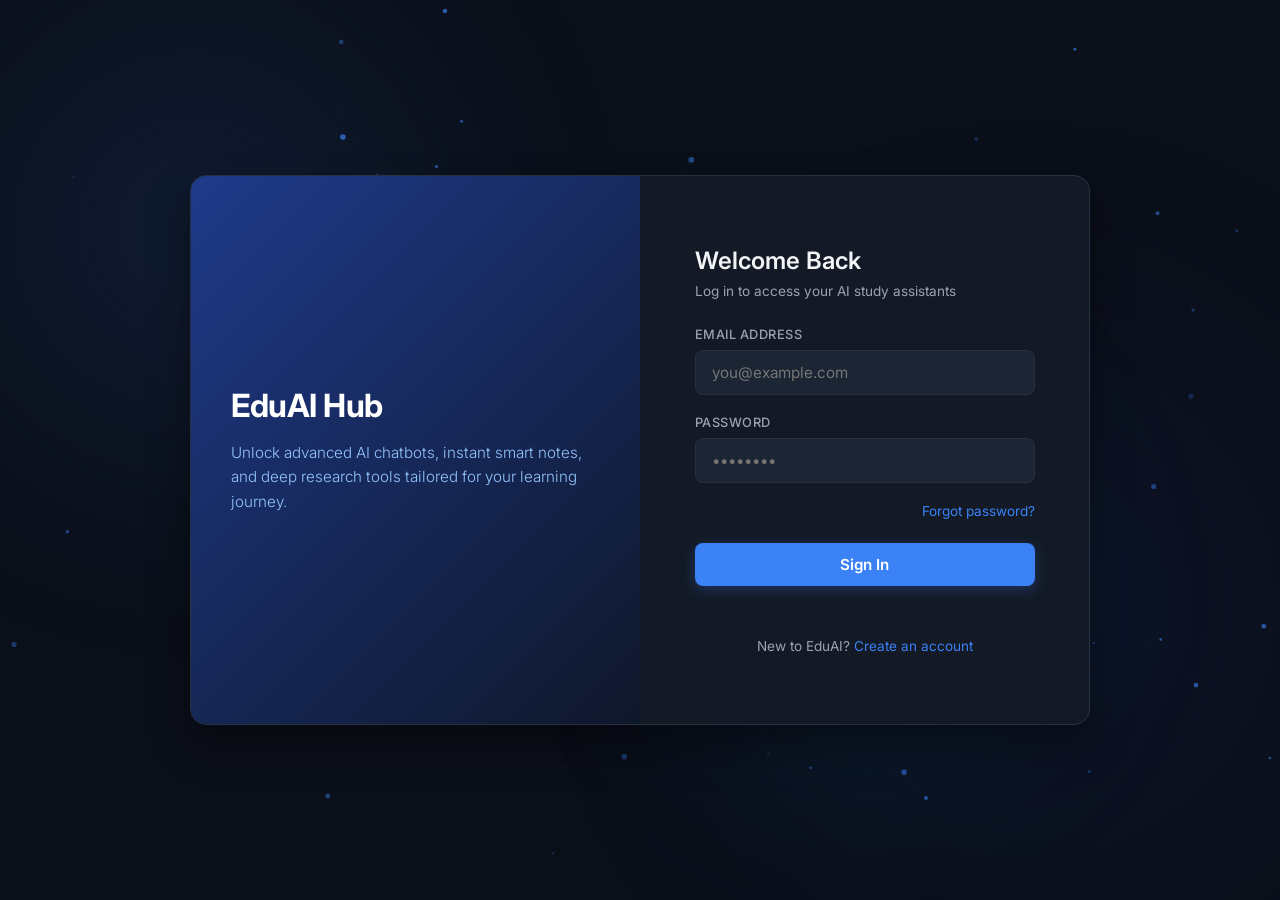
==== frontend_ed_tech/index.html @ 7c870221 "add frontend files" ====
<!DOCTYPE html>
<html lang="en">

<head>
    <meta charset="UTF-8">
    <meta name="viewport" content="width=device-width, initial-scale=1.0">
    <title>EduAI Hub - Authentication</title>
    <link rel="stylesheet" href="style.css">
    <link href="https://fonts.googleapis.com/css2?family=Inter:wght@300;400;500;600;700&display=swap" rel="stylesheet">
</head>

<body>
    <!-- Animated particle network background -->
    <canvas id="particle-canvas" aria-hidden="true"></canvas>

    <div class="bg-glowing-orbs">
        <div class="orb orb-1"></div>
        <div class="orb orb-2"></div>
        <div class="orb orb-3"></div>
    </div>

    <!-- Floating geometric shapes -->
    <div class="floating-shapes" aria-hidden="true">
        <div class="shape shape-1"></div>
        <div class="shape shape-2"></div>
        <div class="shape shape-3"></div>
        <div class="shape shape-4"></div>
        <div class="shape shape-5"></div>
    </div>

    <div class="auth-container">
        <div class="brand-sidebar">
            <div class="brand-content">
                <h2>EduAI Hub</h2>
                <p>Unlock advanced AI chatbots, instant smart notes, and deep research tools tailored for your learning
                    journey.</p>
            </div>
            <div class="brand-overlay"></div>
        </div>

        <div class="form-box">
            <form id="login-form" class="auth-form active">
                <h2>Welcome Back</h2>
                <p class="subtitle">Log in to access your AI study assistants</p>



                <div class="input-group">
                    <label for="login-email">Email Address</label>
                    <input type="email" id="login-email" required placeholder="you@example.com">
                </div>

                <div class="input-group">
                    <label for="login-password">Password</label>
                    <input type="password" id="login-password" required placeholder="••••••••">
                </div>

                <div class="form-actions">
                    <a href="#" class="forgot-link">Forgot password?</a>
                </div>

                <button type="submit" class="btn-primary">Sign In</button>

                <p class="toggle-text">New to EduAI? <a href="#" id="to-register">Create an account</a></p>
            </form>

            <form id="register-form" class="auth-form">
                <h2>Create Account</h2>
                <p class="subtitle">Start researching and learning smarter today</p>



                <div class="input-group">
                    <label for="reg-email">Email Address</label>
                    <input type="email" id="reg-email" required placeholder="you@example.com">
                </div>

                <div class="input-group">
                    <label for="reg-password">Password</label>
                    <input type="password" id="reg-password" required placeholder="Minimum 6 characters">
                </div>

                <button type="submit" class="btn-primary">Get Started</button>

                <p class="toggle-text">Already have an account? <a href="#" id="to-login">Sign in</a></p>
            </form>
        </div>
    </div>

    <script src="script.js"></script>

    <!-- Particle Network Animation -->
    <script>
    (function() {
        const canvas = document.getElementById('particle-canvas');
        if (!canvas) return;
        const ctx = canvas.getContext('2d');

        let w, h, particles;
        const PARTICLE_COUNT = 60;
        const CONNECTION_DIST = 140;
        const MOUSE_DIST = 180;
        let mouse = { x: -1000, y: -1000 };

        function resize() {
            w = canvas.width = window.innerWidth;
            h = canvas.height = window.innerHeight;
        }

        function createParticles() {
            particles = [];
            for (let i = 0; i < PARTICLE_COUNT; i++) {
                particles.push({
                    x: Math.random() * w,
                    y: Math.random() * h,
                    vx: (Math.random() - 0.5) * 0.4,
                    vy: (Math.random() - 0.5) * 0.4,
                    r: Math.random() * 2 + 1,
                    alpha: Math.random() * 0.5 + 0.2
                });
            }
        }

        function draw() {
            ctx.clearRect(0, 0, w, h);

            for (let i = 0; i < particles.length; i++) {
                for (let j = i + 1; j < particles.length; j++) {
                    const dx = particles[i].x - particles[j].x;
                    const dy = particles[i].y - particles[j].y;
                    const dist = Math.sqrt(dx * dx + dy * dy);
                    if (dist < CONNECTION_DIST) {
                        const alpha = (1 - dist / CONNECTION_DIST) * 0.15;
                        ctx.beginPath();
                        ctx.moveTo(particles[i].x, particles[i].y);
                        ctx.lineTo(particles[j].x, particles[j].y);
                        ctx.strokeStyle = `rgba(59, 130, 246, ${alpha})`;
                        ctx.lineWidth = 0.6;
                        ctx.stroke();
                    }
                }
            }

            for (const p of particles) {
                const mdx = p.x - mouse.x;
                const mdy = p.y - mouse.y;
                const mDist = Math.sqrt(mdx * mdx + mdy * mdy);
                if (mDist < MOUSE_DIST && mDist > 0) {
                    const force = (MOUSE_DIST - mDist) / MOUSE_DIST * 0.02;
                    p.vx += (mdx / mDist) * force;
                    p.vy += (mdy / mDist) * force;
                }

                p.x += p.vx;
                p.y += p.vy;
                p.vx *= 0.999;
                p.vy *= 0.999;

                if (p.x < 0) p.x = w;
                if (p.x > w) p.x = 0;
                if (p.y < 0) p.y = h;
                if (p.y > h) p.y = 0;

                ctx.beginPath();
                ctx.arc(p.x, p.y, p.r, 0, Math.PI * 2);
                ctx.fillStyle = `rgba(59, 130, 246, ${p.alpha})`;
                ctx.fill();
            }

            requestAnimationFrame(draw);
        }

        window.addEventListener('resize', () => { resize(); createParticles(); });
        document.addEventListener('mousemove', (e) => { mouse.x = e.clientX; mouse.y = e.clientY; });
        document.addEventListener('mouseleave', () => { mouse.x = -1000; mouse.y = -1000; });

        resize();
        createParticles();
        draw();
    })();
    </script>
</body>

</html>
---- frontend_ed_tech/style.css ----
/* ====================================
   EduAI Hub - Login / Register Styles
   ==================================== */

* {
    margin: 0;
    padding: 0;
    box-sizing: border-box;
    font-family: 'Inter', sans-serif;
}

:root {
    --bg-color: #0b0f19;
    --card-bg: #131a26;
    --input-bg: #1c2533;
    --text-main: #f3f4f6;
    --text-muted: #9ca3af;
    --accent: #3b82f6;
    --accent-hover: #2563eb;
    --border: #263143;
}

body {
    background-color: var(--bg-color);
    color: var(--text-main);
    min-height: 100vh;
    display: flex;
    justify-content: center;
    align-items: center;
    padding: 20px;
}

/* Auth Container */
.auth-container {
    background-color: var(--card-bg);
    border: 1px solid var(--border);
    border-radius: 16px;
    width: 100%;
    max-width: 900px;
    min-height: 550px;
    display: grid;
    grid-template-columns: 1fr 1fr;
    overflow: hidden;
    box-shadow: 0 20px 40px rgba(0, 0, 0, 0.4);
}

/* Brand Sidebar */
.brand-sidebar {
    background: linear-gradient(135deg, #1e3a8a 0%, #0f172a 100%);
    padding: 40px;
    display: flex;
    align-items: center;
    position: relative;
}

.brand-content {
    position: relative;
    z-index: 2;
}

.brand-content h2 {
    font-size: 2rem;
    font-weight: 700;
    margin-bottom: 16px;
    letter-spacing: -0.5px;
    color: #fff;
}

.brand-content p {
    color: #93c5fd;
    line-height: 1.6;
    font-size: 0.95rem;
    font-weight: 300;
}

/* Form Box */
.form-box {
    padding: 40px;
    position: relative;
    display: flex;
    align-items: center;
    justify-content: center;
}

.auth-form {
    width: 100%;
    max-width: 340px;
    display: none;
    opacity: 0;
    transform: translateY(10px);
    transition: opacity 0.3s ease, transform 0.3s ease;
}

.auth-form.active {
    display: block;
    opacity: 1;
    transform: translateY(0);
}

.auth-form h2 {
    font-size: 1.5rem;
    font-weight: 600;
    margin-bottom: 8px;
}

.subtitle {
    color: var(--text-muted);
    font-size: 0.85rem;
    margin-bottom: 28px;
}

/* Inputs & Labels */
.input-group {
    margin-bottom: 20px;
}

.input-group label {
    display: block;
    font-size: 0.8rem;
    font-weight: 500;
    margin-bottom: 8px;
    color: var(--text-muted);
    text-transform: uppercase;
    letter-spacing: 0.5px;
}

.input-group input {
    width: 100%;
    padding: 12px 16px;
    background-color: var(--input-bg);
    border: 1px solid var(--border);
    border-radius: 8px;
    color: var(--text-main);
    font-size: 0.95rem;
    transition: all 0.2s ease;
}

.input-group input:focus {
    outline: none;
    border-color: var(--accent);
    box-shadow: 0 0 0 3px rgba(59, 130, 246, 0.15);
}

/* Actions & Buttons */
.form-actions {
    display: flex;
    justify-content: flex-end;
    margin-bottom: 24px;
}

.forgot-link,
.toggle-text a {
    color: var(--accent);
    text-decoration: none;
    font-size: 0.85rem;
    transition: color 0.2s ease;
}

.forgot-link:hover,
.toggle-text a:hover {
    color: var(--accent-hover);
    text-decoration: underline;
}

.btn-primary {
    width: 100%;
    padding: 12px;
    background-color: var(--accent);
    color: white;
    border: none;
    border-radius: 8px;
    font-size: 0.95rem;
    font-weight: 600;
    cursor: pointer;
    transition: background-color 0.2s ease, transform 0.2s ease, box-shadow 0.2s ease;
    margin-bottom: 24px;
    box-shadow: 0 4px 14px rgba(59, 130, 246, 0.25);
}

.btn-primary:hover:not(:disabled) {
    background-color: var(--accent-hover);
    transform: translateY(-2px);
    box-shadow: 0 6px 20px rgba(59, 130, 246, 0.35);
}

.btn-primary:active:not(:disabled) {
    transform: translateY(0);
}

.btn-primary:disabled {
    cursor: not-allowed;
    opacity: 0.7;
}

.btn-primary:focus-visible {
    outline: 2px solid var(--accent);
    outline-offset: 2px;
}

.info-banner {
    background-color: rgba(59, 130, 246, 0.1);
    border: 1px solid rgba(59, 130, 246, 0.2);
    color: #93c5fd;
    padding: 12px 14px;
    border-radius: 8px;
    font-size: 0.85rem;
    line-height: 1.5;
    margin-bottom: 20px;
    display: flex;
    align-items: flex-start;
    gap: 10px;
    animation: fadeIn 0.4s ease;
}

.info-banner svg {
    flex-shrink: 0;
    width: 18px;
    height: 18px;
    color: #60a5fa;
    margin-top: 2px;
}

@keyframes fadeIn {
    from { opacity: 0; transform: translateY(-5px); }
    to { opacity: 1; transform: translateY(0); }
}

.auth-message {
    min-height: 20px;
    margin: -8px 0 16px;
    font-size: 0.85rem;
    line-height: 1.4;
    text-align: center;
}

.auth-message.success {
    color: #34d399;
}

.auth-message.error {
    color: #f87171;
}

.toggle-text {
    text-align: center;
    font-size: 0.85rem;
    color: var(--text-muted);
}

/* Responsive */
@media (max-width: 768px) {
    .auth-container {
        grid-template-columns: 1fr;
        max-width: 450px;
    }

    .brand-sidebar {
        display: none;
    }

    .form-box {
        padding: 40px 24px;
    }
}

/* Background Glowing Orbs Animation */
.bg-glowing-orbs {
    position: fixed;
    top: 0;
    left: 0;
    width: 100vw;
    height: 100vh;
    overflow: hidden;
    z-index: -1;
    pointer-events: none;
}

.orb {
    position: absolute;
    border-radius: 50%;
    filter: blur(120px);
    opacity: 0.18;
    will-change: transform;
}

.orb-1 {
    top: -10%; left: -10%;
    width: 50vw; height: 50vw;
    background: radial-gradient(circle, var(--accent) 0%, transparent 70%);
    animation: float-orb-1 25s infinite alternate ease-in-out;
}

.orb-2 {
    bottom: -10%; right: -10%;
    width: 60vw; height: 60vw;
    background: radial-gradient(circle, #1e3a8a 0%, transparent 70%);
    animation: float-orb-2 30s infinite alternate ease-in-out;
}

.orb-3 {
    top: 40%; left: 50%;
    width: 35vw; height: 35vw;
    background: radial-gradient(circle, #0ea5e9 0%, transparent 70%);
    animation: float-orb-3 22s infinite alternate ease-in-out;
}

@keyframes float-orb-1 {
    0% { transform: translate(0, 0) scale(1); }
    100% { transform: translate(8%, 12%) scale(1.08); }
}

@keyframes float-orb-2 {
    0% { transform: translate(0, 0) scale(1); }
    100% { transform: translate(-12%, -8%) scale(1.05); }
}

@keyframes float-orb-3 {
    0% { transform: translate(0, 0) scale(1); }
    100% { transform: translate(-8%, 8%) scale(0.92); }
}

/* ========== Particle Canvas ========== */
#particle-canvas {
    position: fixed;
    top: 0;
    left: 0;
    width: 100vw;
    height: 100vh;
    z-index: -2;
    pointer-events: none;
}

/* ========== Floating Geometric Shapes ========== */
.floating-shapes {
    position: fixed;
    top: 0;
    left: 0;
    width: 100vw;
    height: 100vh;
    z-index: -1;
    pointer-events: none;
    overflow: hidden;
}

.shape {
    position: absolute;
    border-radius: 50%;
    opacity: 0;
    animation: floatShape 18s infinite ease-in-out;
}

.shape-1 {
    width: 8px; height: 8px;
    background: var(--accent);
    top: 15%; left: 8%;
    animation-delay: 0s;
    animation-duration: 20s;
}

.shape-2 {
    width: 6px; height: 6px;
    background: #60a5fa;
    top: 70%; left: 85%;
    animation-delay: 3s;
    animation-duration: 16s;
}

.shape-3 {
    width: 10px; height: 10px;
    border: 1px solid rgba(59, 130, 246, 0.4);
    background: transparent;
    top: 35%; left: 90%;
    animation-delay: 6s;
    animation-duration: 22s;
}

.shape-4 {
    width: 5px; height: 5px;
    background: #93c5fd;
    top: 80%; left: 15%;
    animation-delay: 2s;
    animation-duration: 18s;
}

.shape-5 {
    width: 7px; height: 7px;
    border: 1px solid rgba(59, 130, 246, 0.3);
    background: transparent;
    top: 25%; left: 55%;
    animation-delay: 8s;
    animation-duration: 24s;
}

@keyframes floatShape {
    0% {
        opacity: 0;
        transform: translateY(0) scale(0.8);
    }
    15% {
        opacity: 0.6;
    }
    50% {
        opacity: 0.4;
        transform: translateY(-40px) scale(1.1);
    }
    85% {
        opacity: 0.6;
    }
    100% {
        opacity: 0;
        transform: translateY(0) scale(0.8);
    }
}
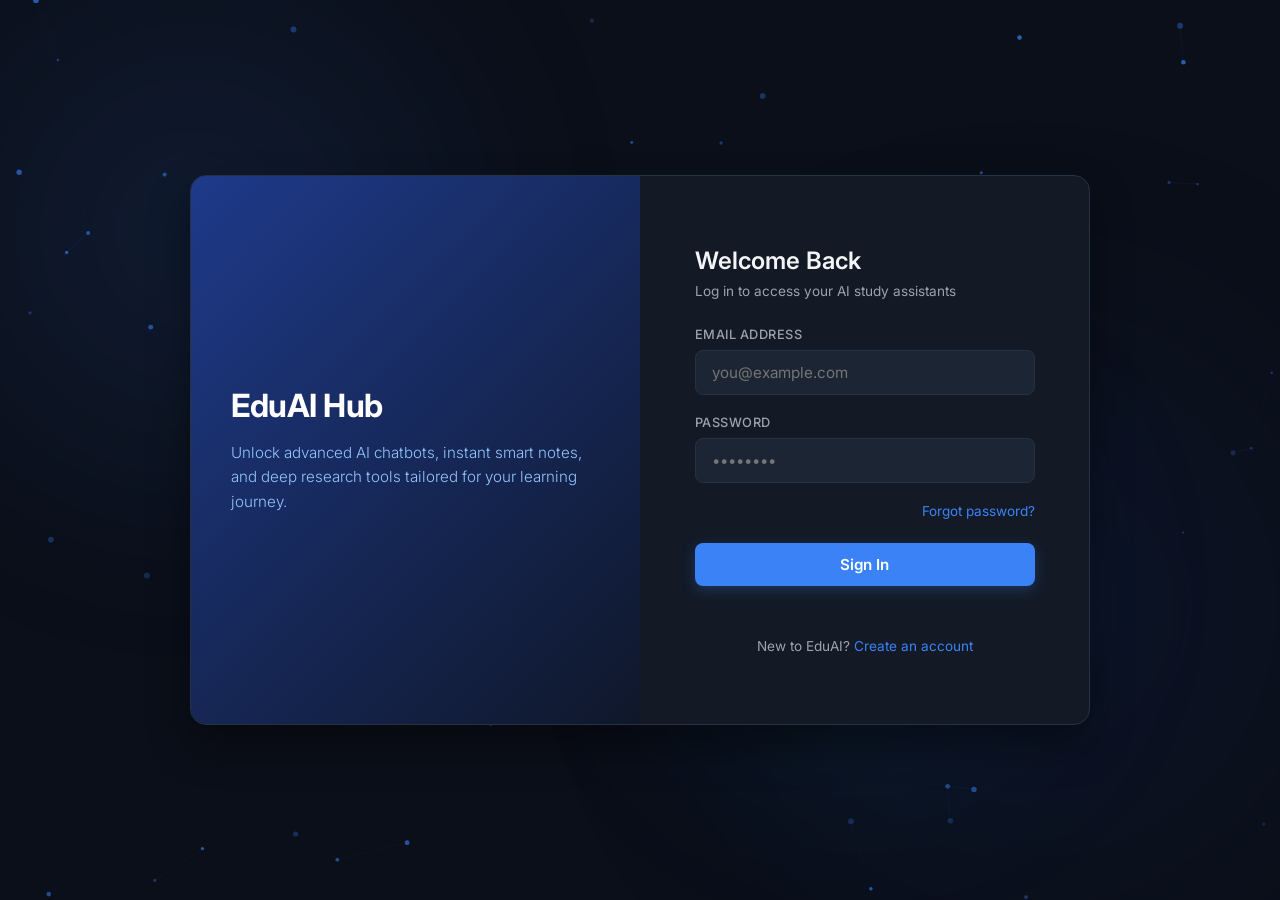
==== commit 15597e51: "add profile page" ====
--- a/frontend_ed_tech/index.html
+++ b/frontend_ed_tech/index.html
@@ -5,7 +5,8 @@
     <meta charset="UTF-8">
     <meta name="viewport" content="width=device-width, initial-scale=1.0">
     <title>EduAI Hub - Authentication</title>
-    <link rel="stylesheet" href="style.css">
+    <link rel="icon" type="image/png" href="/favicon.png">
+    <link rel="stylesheet" href="style.css?v=1.2">
     <link href="https://fonts.googleapis.com/css2?family=Inter:wght@300;400;500;600;700&display=swap" rel="stylesheet">
 </head>
 
@@ -78,6 +79,11 @@
                 <div class="input-group">
                     <label for="reg-password">Password</label>
                     <input type="password" id="reg-password" required placeholder="Minimum 6 characters">
+                </div>
+
+                <div class="input-group">
+                    <label for="reg-confirm-password">Confirm Password</label>
+                    <input type="password" id="reg-confirm-password" required placeholder="Confirm your password">
                 </div>
 
                 <button type="submit" class="btn-primary">Get Started</button>
--- a/frontend_ed_tech/style.css
+++ b/frontend_ed_tech/style.css
@@ -140,6 +140,7 @@
     border-color: var(--accent);
     box-shadow: 0 0 0 3px rgba(59, 130, 246, 0.15);
 }
+
 
 /* Actions & Buttons */
 .form-actions {
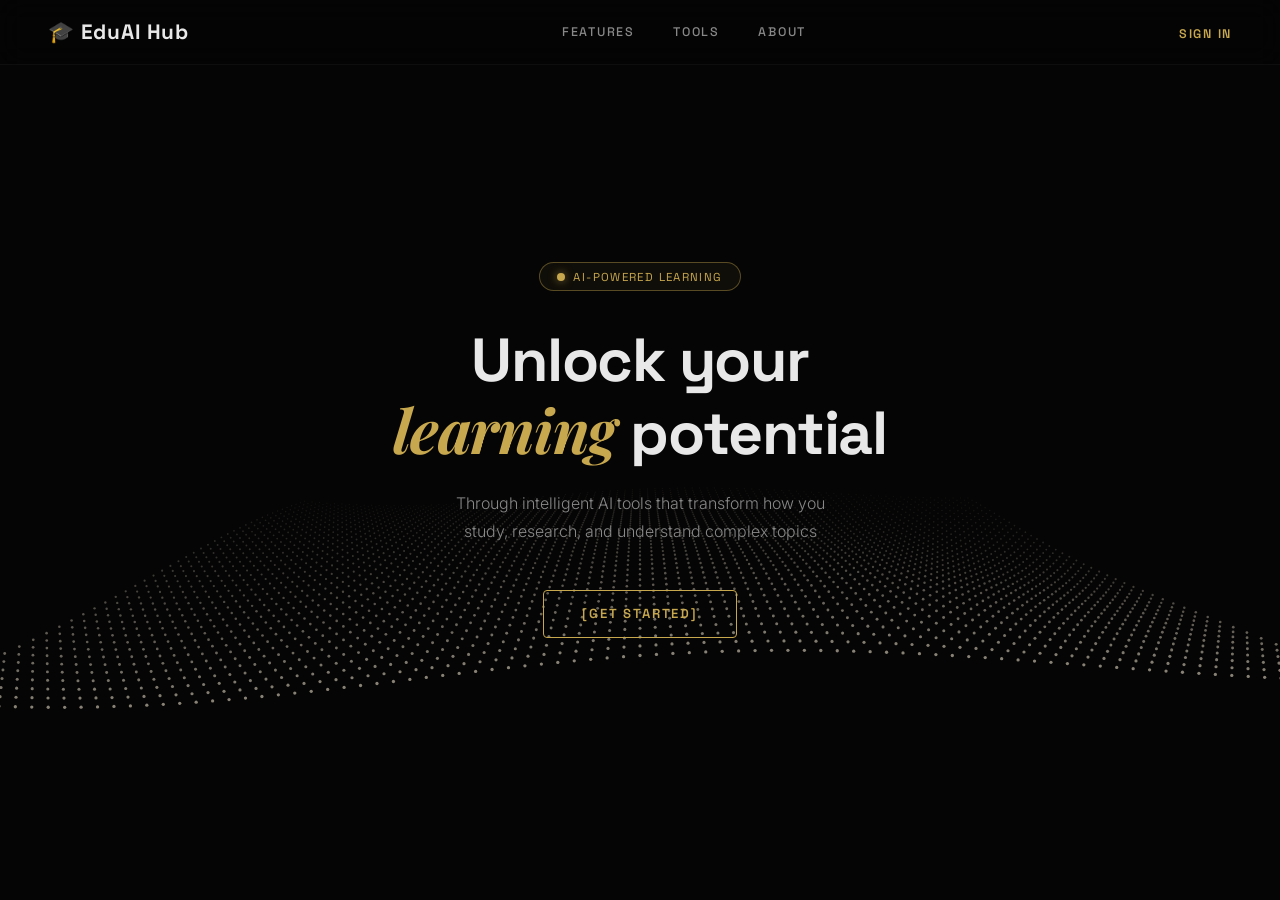
==== commit 2468d58d: "changed UI significantly" ====
--- a/frontend_ed_tech/index.html
+++ b/frontend_ed_tech/index.html
@@ -4,187 +4,206 @@
 <head>
     <meta charset="UTF-8">
     <meta name="viewport" content="width=device-width, initial-scale=1.0">
-    <title>EduAI Hub - Authentication</title>
+    <title>EduAI Hub — AI-Powered Learning Platform</title>
     <link rel="icon" type="image/png" href="/favicon.png">
-    <link rel="stylesheet" href="style.css?v=1.2">
-    <link href="https://fonts.googleapis.com/css2?family=Inter:wght@300;400;500;600;700&display=swap" rel="stylesheet">
+    <link rel="stylesheet" href="style.css?v=2.0">
+    <link href="https://fonts.googleapis.com/css2?family=Space+Grotesk:wght@300;400;500;600;700&family=Inter:wght@300;400;500;600;700&family=Playfair+Display:ital@0;1&display=swap" rel="stylesheet">
 </head>
 
 <body>
-    <!-- Animated particle network background -->
+    <!-- Particle wave canvas background -->
     <canvas id="particle-canvas" aria-hidden="true"></canvas>
 
-    <div class="bg-glowing-orbs">
-        <div class="orb orb-1"></div>
-        <div class="orb orb-2"></div>
-        <div class="orb orb-3"></div>
+    <!-- ===================== LANDING VIEW ===================== -->
+    <div id="landing-view" class="view active">
+        <!-- Navigation -->
+        <nav class="top-nav">
+            <div class="nav-left">
+                <a href="#" class="nav-logo">🎓 EduAI Hub</a>
+            </div>
+            <div class="nav-center">
+                <a href="#" class="nav-link">FEATURES</a>
+                <a href="#" class="nav-link">TOOLS</a>
+                <a href="#" class="nav-link">ABOUT</a>
+            </div>
+            <div class="nav-right">
+                <a href="#" class="nav-signin" id="nav-signin-btn">SIGN IN</a>
+            </div>
+        </nav>
+
+        <!-- Hero Section -->
+        <section class="hero">
+            <div class="hero-badge">
+                <span class="badge-dot"></span>
+                <span class="badge-text">AI-POWERED LEARNING</span>
+            </div>
+            <h1 class="hero-heading">
+                Unlock your<br>
+                <em>learning</em> potential
+            </h1>
+            <p class="hero-subtitle">
+                Through intelligent AI tools that transform how you<br>
+                study, research, and understand complex topics
+            </p>
+            <button class="hero-cta" id="hero-get-started">[GET STARTED]</button>
+        </section>
     </div>
 
-    <!-- Floating geometric shapes -->
-    <div class="floating-shapes" aria-hidden="true">
-        <div class="shape shape-1"></div>
-        <div class="shape shape-2"></div>
-        <div class="shape shape-3"></div>
-        <div class="shape shape-4"></div>
-        <div class="shape shape-5"></div>
-    </div>
-
-    <div class="auth-container">
-        <div class="brand-sidebar">
-            <div class="brand-content">
-                <h2>EduAI Hub</h2>
-                <p>Unlock advanced AI chatbots, instant smart notes, and deep research tools tailored for your learning
-                    journey.</p>
-            </div>
-            <div class="brand-overlay"></div>
-        </div>
-
-        <div class="form-box">
-            <form id="login-form" class="auth-form active">
-                <h2>Welcome Back</h2>
-                <p class="subtitle">Log in to access your AI study assistants</p>
-
-
-
-                <div class="input-group">
-                    <label for="login-email">Email Address</label>
-                    <input type="email" id="login-email" required placeholder="you@example.com">
-                </div>
-
-                <div class="input-group">
-                    <label for="login-password">Password</label>
-                    <input type="password" id="login-password" required placeholder="••••••••">
-                </div>
-
-                <div class="form-actions">
-                    <a href="#" class="forgot-link">Forgot password?</a>
-                </div>
-
-                <button type="submit" class="btn-primary">Sign In</button>
-
-                <p class="toggle-text">New to EduAI? <a href="#" id="to-register">Create an account</a></p>
-            </form>
-
-            <form id="register-form" class="auth-form">
-                <h2>Create Account</h2>
-                <p class="subtitle">Start researching and learning smarter today</p>
-
-
-
-                <div class="input-group">
-                    <label for="reg-email">Email Address</label>
-                    <input type="email" id="reg-email" required placeholder="you@example.com">
-                </div>
-
-                <div class="input-group">
-                    <label for="reg-password">Password</label>
-                    <input type="password" id="reg-password" required placeholder="Minimum 6 characters">
-                </div>
-
-                <div class="input-group">
-                    <label for="reg-confirm-password">Confirm Password</label>
-                    <input type="password" id="reg-confirm-password" required placeholder="Confirm your password">
-                </div>
-
-                <button type="submit" class="btn-primary">Get Started</button>
-
-                <p class="toggle-text">Already have an account? <a href="#" id="to-login">Sign in</a></p>
-            </form>
+    <!-- ===================== AUTH VIEW ===================== -->
+    <div id="auth-view" class="view">
+        <div class="auth-wrapper">
+            <a href="#" class="auth-back" id="auth-back-btn">← Back</a>
+
+            <div class="auth-card">
+                <form id="login-form" class="auth-form active">
+                    <h2>Welcome Back</h2>
+                    <p class="subtitle">Log in to access your AI study assistants</p>
+
+                    <div class="input-group">
+                        <label for="login-email">Email Address</label>
+                        <input type="email" id="login-email" required placeholder="you@example.com">
+                    </div>
+
+                    <div class="input-group">
+                        <label for="login-password">Password</label>
+                        <input type="password" id="login-password" required placeholder="••••••••">
+                    </div>
+
+                    <div class="form-actions">
+                        <a href="#" class="forgot-link">Forgot password?</a>
+                    </div>
+
+                    <button type="submit" class="btn-primary">Sign In</button>
+
+                    <p class="toggle-text">New to EduAI? <a href="#" id="to-register">Create an account</a></p>
+                </form>
+
+                <form id="register-form" class="auth-form">
+                    <h2>Create Account</h2>
+                    <p class="subtitle">Start researching and learning smarter today</p>
+
+                    <div class="input-group">
+                        <label for="reg-email">Email Address</label>
+                        <input type="email" id="reg-email" required placeholder="you@example.com">
+                    </div>
+
+                    <div class="input-group">
+                        <label for="reg-password">Password</label>
+                        <input type="password" id="reg-password" required placeholder="Minimum 6 characters">
+                    </div>
+
+                    <div class="input-group">
+                        <label for="reg-confirm-password">Confirm Password</label>
+                        <input type="password" id="reg-confirm-password" required placeholder="Confirm your password">
+                    </div>
+
+                    <button type="submit" class="btn-primary">Get Started</button>
+
+                    <p class="toggle-text">Already have an account? <a href="#" id="to-login">Sign in</a></p>
+                </form>
+            </div>
         </div>
     </div>
 
     <script src="script.js"></script>
 
-    <!-- Particle Network Animation -->
+    <!-- View Switching Logic -->
+    <script>
+    (function() {
+        const landingView = document.getElementById('landing-view');
+        const authView = document.getElementById('auth-view');
+        const navSignin = document.getElementById('nav-signin-btn');
+        const heroGetStarted = document.getElementById('hero-get-started');
+        const authBack = document.getElementById('auth-back-btn');
+
+        function showAuth(showRegister) {
+            landingView.classList.remove('active');
+            authView.classList.add('active');
+            if (showRegister) {
+                document.getElementById('login-form').classList.remove('active');
+                document.getElementById('register-form').classList.add('active');
+            } else {
+                document.getElementById('register-form').classList.remove('active');
+                document.getElementById('login-form').classList.add('active');
+            }
+        }
+
+        function showLanding() {
+            authView.classList.remove('active');
+            landingView.classList.add('active');
+        }
+
+        navSignin.addEventListener('click', (e) => { e.preventDefault(); showAuth(false); });
+        heroGetStarted.addEventListener('click', (e) => { e.preventDefault(); showAuth(true); });
+        authBack.addEventListener('click', (e) => { e.preventDefault(); showLanding(); });
+    })();
+    </script>
+
+    <!-- Flowing Dot Wave Animation -->
     <script>
     (function() {
         const canvas = document.getElementById('particle-canvas');
         if (!canvas) return;
         const ctx = canvas.getContext('2d');
 
-        let w, h, particles;
-        const PARTICLE_COUNT = 60;
-        const CONNECTION_DIST = 140;
-        const MOUSE_DIST = 180;
-        let mouse = { x: -1000, y: -1000 };
+        let w, h;
+        const COLS = 90;
+        const ROWS = 45;
+        const SPACING = 18;
+        let time = 0;
 
         function resize() {
             w = canvas.width = window.innerWidth;
             h = canvas.height = window.innerHeight;
         }
 
-        function createParticles() {
-            particles = [];
-            for (let i = 0; i < PARTICLE_COUNT; i++) {
-                particles.push({
-                    x: Math.random() * w,
-                    y: Math.random() * h,
-                    vx: (Math.random() - 0.5) * 0.4,
-                    vy: (Math.random() - 0.5) * 0.4,
-                    r: Math.random() * 2 + 1,
-                    alpha: Math.random() * 0.5 + 0.2
-                });
-            }
-        }
-
         function draw() {
             ctx.clearRect(0, 0, w, h);
-
-            for (let i = 0; i < particles.length; i++) {
-                for (let j = i + 1; j < particles.length; j++) {
-                    const dx = particles[i].x - particles[j].x;
-                    const dy = particles[i].y - particles[j].y;
-                    const dist = Math.sqrt(dx * dx + dy * dy);
-                    if (dist < CONNECTION_DIST) {
-                        const alpha = (1 - dist / CONNECTION_DIST) * 0.15;
-                        ctx.beginPath();
-                        ctx.moveTo(particles[i].x, particles[i].y);
-                        ctx.lineTo(particles[j].x, particles[j].y);
-                        ctx.strokeStyle = `rgba(59, 130, 246, ${alpha})`;
-                        ctx.lineWidth = 0.6;
-                        ctx.stroke();
-                    }
+            time += 0.008;
+
+            const centerX = w * 0.5;
+            const centerY = h * 0.65;
+            const perspective = 600;
+
+            for (let row = 0; row < ROWS; row++) {
+                for (let col = 0; col < COLS; col++) {
+                    const x3d = (col - COLS / 2) * SPACING;
+                    const z3d = (row - ROWS * 0.3) * SPACING;
+
+                    // Wave displacement
+                    const wave1 = Math.sin(col * 0.08 + time * 2.5) * 18;
+                    const wave2 = Math.sin(row * 0.12 + col * 0.05 + time * 1.8) * 12;
+                    const wave3 = Math.cos(col * 0.06 - time * 1.2) * 8;
+                    const y3d = wave1 + wave2 + wave3;
+
+                    // Perspective projection
+                    const scale = perspective / (perspective + z3d + 300);
+                    const screenX = centerX + x3d * scale;
+                    const screenY = centerY + (y3d - z3d * 0.4) * scale;
+
+                    // Skip if off screen
+                    if (screenX < -10 || screenX > w + 10 || screenY < -10 || screenY > h + 10) continue;
+
+                    // Depth-based size and opacity
+                    const depth = (row / ROWS);
+                    const dotSize = Math.max(0.4, 1.8 * scale);
+                    const alpha = (0.12 + 0.55 * (1 - depth)) * scale;
+
+                    ctx.beginPath();
+                    ctx.arc(screenX, screenY, dotSize, 0, Math.PI * 2);
+                    ctx.fillStyle = `rgba(220, 210, 190, ${Math.min(alpha, 0.7)})`;
+                    ctx.fill();
                 }
             }
 
-            for (const p of particles) {
-                const mdx = p.x - mouse.x;
-                const mdy = p.y - mouse.y;
-                const mDist = Math.sqrt(mdx * mdx + mdy * mdy);
-                if (mDist < MOUSE_DIST && mDist > 0) {
-                    const force = (MOUSE_DIST - mDist) / MOUSE_DIST * 0.02;
-                    p.vx += (mdx / mDist) * force;
-                    p.vy += (mdy / mDist) * force;
-                }
-
-                p.x += p.vx;
-                p.y += p.vy;
-                p.vx *= 0.999;
-                p.vy *= 0.999;
-
-                if (p.x < 0) p.x = w;
-                if (p.x > w) p.x = 0;
-                if (p.y < 0) p.y = h;
-                if (p.y > h) p.y = 0;
-
-                ctx.beginPath();
-                ctx.arc(p.x, p.y, p.r, 0, Math.PI * 2);
-                ctx.fillStyle = `rgba(59, 130, 246, ${p.alpha})`;
-                ctx.fill();
-            }
-
             requestAnimationFrame(draw);
         }
 
-        window.addEventListener('resize', () => { resize(); createParticles(); });
-        document.addEventListener('mousemove', (e) => { mouse.x = e.clientX; mouse.y = e.clientY; });
-        document.addEventListener('mouseleave', () => { mouse.x = -1000; mouse.y = -1000; });
-
+        window.addEventListener('resize', resize);
         resize();
-        createParticles();
         draw();
     })();
     </script>
 </body>
 
-</html>+</html>
--- a/frontend_ed_tech/style.css
+++ b/frontend_ed_tech/style.css
@@ -1,414 +1,510 @@
-/* ====================================
-   EduAI Hub - Login / Register Styles
-   ==================================== */
-
-* {
+/* ========================================
+   EduAI Hub — Landing / Auth Page Styles
+   ======================================== */
+
+@import url('https://fonts.googleapis.com/css2?family=Space+Grotesk:wght@300;400;500;600;700&family=Inter:wght@300;400;500;600;700&family=Playfair+Display:ital@0;1&display=swap');
+
+/* --- Reset & Root Variables --- */
+*,
+*::before,
+*::after {
     margin: 0;
     padding: 0;
     box-sizing: border-box;
-    font-family: 'Inter', sans-serif;
 }
 
 :root {
-    --bg-color: #0b0f19;
-    --card-bg: #131a26;
-    --input-bg: #1c2533;
-    --text-main: #f3f4f6;
-    --text-muted: #9ca3af;
-    --accent: #3b82f6;
-    --accent-hover: #2563eb;
-    --border: #263143;
+    --bg: #050505;
+    --card-bg: rgba(10, 10, 10, 0.92);
+    --text: #e8e8e8;
+    --muted: #888888;
+    --accent: #c8a84e;
+    --accent-hover: #dabb5e;
+    --input-bg: #111111;
+    --input-border: #2a2a2a;
+    --focus-border: #c8a84e;
+    --font-heading: 'Space Grotesk', sans-serif;
+    --font-body: 'Inter', sans-serif;
+}
+
+html {
+    scroll-behavior: smooth;
 }
 
 body {
-    background-color: var(--bg-color);
-    color: var(--text-main);
+    background: var(--bg);
+    color: var(--text);
+    font-family: var(--font-body);
     min-height: 100vh;
-    display: flex;
-    justify-content: center;
-    align-items: center;
-    padding: 20px;
-}
-
-/* Auth Container */
-.auth-container {
-    background-color: var(--card-bg);
-    border: 1px solid var(--border);
-    border-radius: 16px;
-    width: 100%;
-    max-width: 900px;
-    min-height: 550px;
-    display: grid;
-    grid-template-columns: 1fr 1fr;
-    overflow: hidden;
-    box-shadow: 0 20px 40px rgba(0, 0, 0, 0.4);
-}
-
-/* Brand Sidebar */
-.brand-sidebar {
-    background: linear-gradient(135deg, #1e3a8a 0%, #0f172a 100%);
-    padding: 40px;
-    display: flex;
-    align-items: center;
-    position: relative;
-}
-
-.brand-content {
-    position: relative;
-    z-index: 2;
-}
-
-.brand-content h2 {
-    font-size: 2rem;
-    font-weight: 700;
-    margin-bottom: 16px;
-    letter-spacing: -0.5px;
-    color: #fff;
-}
-
-.brand-content p {
-    color: #93c5fd;
-    line-height: 1.6;
-    font-size: 0.95rem;
-    font-weight: 300;
-}
-
-/* Form Box */
-.form-box {
-    padding: 40px;
-    position: relative;
-    display: flex;
-    align-items: center;
-    justify-content: center;
-}
-
-.auth-form {
-    width: 100%;
-    max-width: 340px;
-    display: none;
-    opacity: 0;
-    transform: translateY(10px);
-    transition: opacity 0.3s ease, transform 0.3s ease;
-}
-
-.auth-form.active {
-    display: block;
-    opacity: 1;
-    transform: translateY(0);
-}
-
-.auth-form h2 {
-    font-size: 1.5rem;
-    font-weight: 600;
-    margin-bottom: 8px;
-}
-
-.subtitle {
-    color: var(--text-muted);
-    font-size: 0.85rem;
-    margin-bottom: 28px;
-}
-
-/* Inputs & Labels */
-.input-group {
-    margin-bottom: 20px;
-}
-
-.input-group label {
-    display: block;
-    font-size: 0.8rem;
-    font-weight: 500;
-    margin-bottom: 8px;
-    color: var(--text-muted);
-    text-transform: uppercase;
-    letter-spacing: 0.5px;
-}
-
-.input-group input {
-    width: 100%;
-    padding: 12px 16px;
-    background-color: var(--input-bg);
-    border: 1px solid var(--border);
-    border-radius: 8px;
-    color: var(--text-main);
-    font-size: 0.95rem;
-    transition: all 0.2s ease;
-}
-
-.input-group input:focus {
-    outline: none;
-    border-color: var(--accent);
-    box-shadow: 0 0 0 3px rgba(59, 130, 246, 0.15);
-}
-
-
-/* Actions & Buttons */
-.form-actions {
-    display: flex;
-    justify-content: flex-end;
-    margin-bottom: 24px;
-}
-
-.forgot-link,
-.toggle-text a {
-    color: var(--accent);
+    overflow-x: hidden;
+    -webkit-font-smoothing: antialiased;
+    -moz-osx-font-smoothing: grayscale;
+}
+
+a {
+    color: inherit;
     text-decoration: none;
-    font-size: 0.85rem;
-    transition: color 0.2s ease;
-}
-
-.forgot-link:hover,
-.toggle-text a:hover {
-    color: var(--accent-hover);
-    text-decoration: underline;
-}
-
-.btn-primary {
-    width: 100%;
-    padding: 12px;
-    background-color: var(--accent);
-    color: white;
-    border: none;
-    border-radius: 8px;
-    font-size: 0.95rem;
-    font-weight: 600;
-    cursor: pointer;
-    transition: background-color 0.2s ease, transform 0.2s ease, box-shadow 0.2s ease;
-    margin-bottom: 24px;
-    box-shadow: 0 4px 14px rgba(59, 130, 246, 0.25);
-}
-
-.btn-primary:hover:not(:disabled) {
-    background-color: var(--accent-hover);
-    transform: translateY(-2px);
-    box-shadow: 0 6px 20px rgba(59, 130, 246, 0.35);
-}
-
-.btn-primary:active:not(:disabled) {
-    transform: translateY(0);
-}
-
-.btn-primary:disabled {
-    cursor: not-allowed;
-    opacity: 0.7;
-}
-
-.btn-primary:focus-visible {
-    outline: 2px solid var(--accent);
-    outline-offset: 2px;
-}
-
-.info-banner {
-    background-color: rgba(59, 130, 246, 0.1);
-    border: 1px solid rgba(59, 130, 246, 0.2);
-    color: #93c5fd;
-    padding: 12px 14px;
-    border-radius: 8px;
-    font-size: 0.85rem;
-    line-height: 1.5;
-    margin-bottom: 20px;
-    display: flex;
-    align-items: flex-start;
-    gap: 10px;
-    animation: fadeIn 0.4s ease;
-}
-
-.info-banner svg {
-    flex-shrink: 0;
-    width: 18px;
-    height: 18px;
-    color: #60a5fa;
-    margin-top: 2px;
-}
-
-@keyframes fadeIn {
-    from { opacity: 0; transform: translateY(-5px); }
-    to { opacity: 1; transform: translateY(0); }
-}
-
-.auth-message {
-    min-height: 20px;
-    margin: -8px 0 16px;
-    font-size: 0.85rem;
-    line-height: 1.4;
-    text-align: center;
-}
-
-.auth-message.success {
-    color: #34d399;
-}
-
-.auth-message.error {
-    color: #f87171;
-}
-
-.toggle-text {
-    text-align: center;
-    font-size: 0.85rem;
-    color: var(--text-muted);
-}
-
-/* Responsive */
-@media (max-width: 768px) {
-    .auth-container {
-        grid-template-columns: 1fr;
-        max-width: 450px;
-    }
-
-    .brand-sidebar {
-        display: none;
-    }
-
-    .form-box {
-        padding: 40px 24px;
-    }
-}
-
-/* Background Glowing Orbs Animation */
-.bg-glowing-orbs {
-    position: fixed;
-    top: 0;
-    left: 0;
-    width: 100vw;
-    height: 100vh;
-    overflow: hidden;
-    z-index: -1;
-    pointer-events: none;
-}
-
-.orb {
-    position: absolute;
-    border-radius: 50%;
-    filter: blur(120px);
-    opacity: 0.18;
-    will-change: transform;
-}
-
-.orb-1 {
-    top: -10%; left: -10%;
-    width: 50vw; height: 50vw;
-    background: radial-gradient(circle, var(--accent) 0%, transparent 70%);
-    animation: float-orb-1 25s infinite alternate ease-in-out;
-}
-
-.orb-2 {
-    bottom: -10%; right: -10%;
-    width: 60vw; height: 60vw;
-    background: radial-gradient(circle, #1e3a8a 0%, transparent 70%);
-    animation: float-orb-2 30s infinite alternate ease-in-out;
-}
-
-.orb-3 {
-    top: 40%; left: 50%;
-    width: 35vw; height: 35vw;
-    background: radial-gradient(circle, #0ea5e9 0%, transparent 70%);
-    animation: float-orb-3 22s infinite alternate ease-in-out;
-}
-
-@keyframes float-orb-1 {
-    0% { transform: translate(0, 0) scale(1); }
-    100% { transform: translate(8%, 12%) scale(1.08); }
-}
-
-@keyframes float-orb-2 {
-    0% { transform: translate(0, 0) scale(1); }
-    100% { transform: translate(-12%, -8%) scale(1.05); }
-}
-
-@keyframes float-orb-3 {
-    0% { transform: translate(0, 0) scale(1); }
-    100% { transform: translate(-8%, 8%) scale(0.92); }
-}
-
-/* ========== Particle Canvas ========== */
+}
+
+/* Scrollbar */
+::-webkit-scrollbar { width: 6px; }
+::-webkit-scrollbar-track { background: #0a0a0a; }
+::-webkit-scrollbar-thumb { background: #2a2a2a; border-radius: 3px; }
+::-webkit-scrollbar-thumb:hover { background: var(--accent); }
+
+/* --- Particle Canvas --- */
 #particle-canvas {
     position: fixed;
     top: 0;
     left: 0;
-    width: 100vw;
-    height: 100vh;
-    z-index: -2;
+    width: 100%;
+    height: 100%;
+    z-index: 0;
     pointer-events: none;
 }
 
-/* ========== Floating Geometric Shapes ========== */
-.floating-shapes {
+/* ========================================
+   VIEW SYSTEM
+   ======================================== */
+.view {
+    opacity: 0;
+    visibility: hidden;
+    pointer-events: none;
+    transition: opacity 0.5s ease, visibility 0.5s ease;
+}
+
+.view.active {
+    opacity: 1;
+    visibility: visible;
+    pointer-events: all;
+}
+
+/* ========================================
+   NAVBAR
+   ======================================== */
+.top-nav {
     position: fixed;
     top: 0;
     left: 0;
-    width: 100vw;
-    height: 100vh;
-    z-index: -1;
-    pointer-events: none;
-    overflow: hidden;
-}
-
-.shape {
-    position: absolute;
+    width: 100%;
+    z-index: 100;
+    display: flex;
+    align-items: center;
+    justify-content: space-between;
+    padding: 1.2rem 3rem;
+    background: rgba(5, 5, 5, 0.55);
+    backdrop-filter: blur(14px);
+    -webkit-backdrop-filter: blur(14px);
+    border-bottom: 1px solid rgba(255, 255, 255, 0.04);
+}
+
+.nav-logo {
+    font-family: var(--font-heading);
+    font-size: 1.3rem;
+    font-weight: 700;
+    letter-spacing: 0.04em;
+    color: var(--text);
+}
+
+.nav-center {
+    display: flex;
+    align-items: center;
+    gap: 2.4rem;
+}
+
+.nav-link {
+    font-family: var(--font-heading);
+    font-size: 0.78rem;
+    font-weight: 500;
+    letter-spacing: 0.14em;
+    text-transform: uppercase;
+    color: var(--muted);
+    transition: color 0.3s ease;
+}
+
+.nav-link:hover {
+    color: var(--text);
+}
+
+.nav-signin {
+    font-family: var(--font-heading);
+    font-size: 0.78rem;
+    font-weight: 600;
+    letter-spacing: 0.14em;
+    text-transform: uppercase;
+    color: var(--accent) !important;
+    cursor: pointer;
+    transition: color 0.3s ease;
+}
+
+.nav-signin:hover {
+    color: var(--accent-hover) !important;
+}
+
+/* ========================================
+   HERO SECTION
+   ======================================== */
+#landing-view {
+    position: relative;
+    z-index: 1;
+    display: flex;
+    flex-direction: column;
+    align-items: center;
+    justify-content: center;
+    min-height: 100vh;
+    text-align: center;
+    padding: 2rem;
+}
+
+/* Badge / pill */
+.hero-badge {
+    display: inline-flex;
+    align-items: center;
+    gap: 0.5rem;
+    padding: 0.4rem 1.1rem;
+    border: 1px solid rgba(200, 168, 78, 0.4);
+    border-radius: 999px;
+    font-family: var(--font-heading);
+    font-size: 0.72rem;
+    letter-spacing: 0.12em;
+    text-transform: uppercase;
+    color: var(--accent);
+    margin-bottom: 2.2rem;
+    background: rgba(200, 168, 78, 0.06);
+}
+
+.badge-dot {
+    width: 8px;
+    height: 8px;
     border-radius: 50%;
-    opacity: 0;
-    animation: floatShape 18s infinite ease-in-out;
-}
-
-.shape-1 {
-    width: 8px; height: 8px;
     background: var(--accent);
-    top: 15%; left: 8%;
-    animation-delay: 0s;
-    animation-duration: 20s;
-}
-
-.shape-2 {
-    width: 6px; height: 6px;
-    background: #60a5fa;
-    top: 70%; left: 85%;
-    animation-delay: 3s;
-    animation-duration: 16s;
-}
-
-.shape-3 {
-    width: 10px; height: 10px;
-    border: 1px solid rgba(59, 130, 246, 0.4);
+    display: inline-block;
+    box-shadow: 0 0 8px rgba(200, 168, 78, 0.6);
+}
+
+.badge-text {
+    font-family: var(--font-heading);
+}
+
+/* Heading */
+.hero-heading {
+    font-family: var(--font-heading);
+    font-size: 3.8rem;
+    font-weight: 700;
+    line-height: 1.12;
+    letter-spacing: -0.02em;
+    color: var(--text);
+    margin-bottom: 1.4rem;
+}
+
+.hero-heading em {
+    font-family: 'Playfair Display', serif;
+    font-style: italic;
+    color: var(--accent);
+}
+
+/* Subtitle */
+.hero-subtitle {
+    max-width: 520px;
+    font-size: 1rem;
+    line-height: 1.75;
+    color: var(--muted);
+    margin-bottom: 2.8rem;
+    font-weight: 300;
+}
+
+/* Gold bordered CTA button */
+.hero-cta {
+    display: inline-block;
+    font-family: var(--font-heading);
+    font-size: 0.82rem;
+    font-weight: 600;
+    letter-spacing: 0.14em;
+    text-transform: uppercase;
+    color: var(--accent);
+    padding: 0.9rem 2.4rem;
+    border: 1px solid var(--accent);
+    border-radius: 4px;
     background: transparent;
-    top: 35%; left: 90%;
-    animation-delay: 6s;
-    animation-duration: 22s;
-}
-
-.shape-4 {
-    width: 5px; height: 5px;
-    background: #93c5fd;
-    top: 80%; left: 15%;
-    animation-delay: 2s;
-    animation-duration: 18s;
-}
-
-.shape-5 {
-    width: 7px; height: 7px;
-    border: 1px solid rgba(59, 130, 246, 0.3);
-    background: transparent;
-    top: 25%; left: 55%;
-    animation-delay: 8s;
-    animation-duration: 24s;
-}
-
-@keyframes floatShape {
-    0% {
+    cursor: pointer;
+    transition: background 0.3s ease, color 0.3s ease, box-shadow 0.3s ease;
+}
+
+.hero-cta:hover {
+    background: var(--accent);
+    color: var(--bg);
+    box-shadow: 0 0 30px rgba(200, 168, 78, 0.2);
+}
+
+/* ========================================
+   AUTH VIEW
+   ======================================== */
+#auth-view {
+    position: fixed;
+    inset: 0;
+    z-index: 10;
+    display: flex;
+    align-items: center;
+    justify-content: center;
+    padding: 2rem;
+}
+
+.auth-wrapper {
+    display: flex;
+    flex-direction: column;
+    align-items: center;
+    width: 100%;
+    max-width: 420px;
+}
+
+/* Back link */
+.auth-back {
+    display: inline-flex;
+    align-items: center;
+    gap: 0.35rem;
+    font-family: var(--font-heading);
+    font-size: 0.8rem;
+    letter-spacing: 0.06em;
+    color: var(--muted);
+    margin-bottom: 1.5rem;
+    cursor: pointer;
+    transition: color 0.3s ease;
+    align-self: flex-start;
+}
+
+.auth-back:hover {
+    color: var(--text);
+}
+
+/* Auth card */
+.auth-card {
+    width: 100%;
+    background: var(--card-bg);
+    border: 1px solid rgba(255, 255, 255, 0.06);
+    border-radius: 12px;
+    padding: 2.6rem 2.4rem;
+    backdrop-filter: blur(20px);
+    -webkit-backdrop-filter: blur(20px);
+    box-shadow: 0 20px 60px rgba(0, 0, 0, 0.5);
+    animation: slideUp 0.5s cubic-bezier(0.16, 1, 0.3, 1) forwards;
+}
+
+/* Auth forms */
+.auth-form {
+    display: none;
+}
+
+.auth-form.active {
+    display: block;
+    animation: fadeIn 0.35s ease forwards;
+}
+
+.auth-form h2 {
+    font-family: var(--font-heading);
+    font-size: 1.6rem;
+    font-weight: 700;
+    color: var(--text);
+    margin-bottom: 0.4rem;
+}
+
+.subtitle {
+    font-size: 0.88rem;
+    color: var(--muted);
+    margin-bottom: 1.8rem;
+    line-height: 1.5;
+}
+
+/* Input groups */
+.input-group {
+    margin-bottom: 1.2rem;
+}
+
+.input-group label {
+    display: block;
+    font-family: var(--font-heading);
+    font-size: 0.72rem;
+    font-weight: 500;
+    letter-spacing: 0.1em;
+    text-transform: uppercase;
+    color: var(--muted);
+    margin-bottom: 0.5rem;
+}
+
+.input-group input {
+    width: 100%;
+    padding: 0.8rem 1rem;
+    font-family: var(--font-body);
+    font-size: 0.92rem;
+    color: var(--text);
+    background: var(--input-bg);
+    border: 1px solid var(--input-border);
+    border-radius: 6px;
+    outline: none;
+    transition: border-color 0.3s ease, box-shadow 0.3s ease;
+}
+
+.input-group input::placeholder {
+    color: #555;
+}
+
+.input-group input:focus {
+    border-color: var(--focus-border);
+    box-shadow: 0 0 0 3px rgba(200, 168, 78, 0.1);
+}
+
+/* Form actions */
+.form-actions {
+    display: flex;
+    justify-content: flex-end;
+    margin-top: -0.4rem;
+    margin-bottom: 1.4rem;
+}
+
+.forgot-link {
+    font-size: 0.78rem;
+    color: var(--accent);
+    cursor: pointer;
+    transition: color 0.3s ease;
+}
+
+.forgot-link:hover {
+    color: var(--accent-hover);
+    text-decoration: underline;
+}
+
+/* Primary button */
+.btn-primary {
+    width: 100%;
+    padding: 0.85rem;
+    font-family: var(--font-heading);
+    font-size: 0.88rem;
+    font-weight: 600;
+    letter-spacing: 0.1em;
+    text-transform: uppercase;
+    color: var(--bg);
+    background: var(--accent);
+    border: 1px solid var(--accent);
+    border-radius: 6px;
+    cursor: pointer;
+    transition: background 0.3s ease, border-color 0.3s ease, transform 0.2s ease, box-shadow 0.3s ease;
+    margin-bottom: 1.2rem;
+    box-shadow: 0 4px 14px rgba(200, 168, 78, 0.2);
+}
+
+.btn-primary:hover:not(:disabled) {
+    background: var(--accent-hover);
+    border-color: var(--accent-hover);
+    transform: translateY(-2px);
+    box-shadow: 0 6px 20px rgba(200, 168, 78, 0.3);
+}
+
+.btn-primary:active:not(:disabled) {
+    transform: translateY(0);
+}
+
+.btn-primary:disabled {
+    opacity: 0.7;
+    cursor: not-allowed;
+}
+
+/* Toggle text */
+.toggle-text {
+    text-align: center;
+    font-size: 0.84rem;
+    color: var(--muted);
+}
+
+.toggle-text a {
+    color: var(--accent);
+    cursor: pointer;
+    transition: color 0.3s ease;
+}
+
+.toggle-text a:hover {
+    color: var(--accent-hover);
+    text-decoration: underline;
+}
+
+/* Auth message (injected by script.js) */
+.auth-message {
+    min-height: 18px;
+    margin: -4px 0 12px;
+    font-size: 0.85rem;
+    line-height: 1.4;
+    text-align: center;
+}
+
+.auth-message.success {
+    color: #34d399;
+}
+
+.auth-message.error {
+    color: #f87171;
+}
+
+/* ========================================
+   ANIMATIONS
+   ======================================== */
+@keyframes fadeIn {
+    from { opacity: 0; }
+    to   { opacity: 1; }
+}
+
+@keyframes slideUp {
+    from {
         opacity: 0;
-        transform: translateY(0) scale(0.8);
-    }
-    15% {
-        opacity: 0.6;
-    }
-    50% {
-        opacity: 0.4;
-        transform: translateY(-40px) scale(1.1);
-    }
-    85% {
-        opacity: 0.6;
-    }
-    100% {
-        opacity: 0;
-        transform: translateY(0) scale(0.8);
-    }
-}
+        transform: translateY(24px);
+    }
+    to {
+        opacity: 1;
+        transform: translateY(0);
+    }
+}
+
+/* ========================================
+   RESPONSIVE
+   ======================================== */
+@media (max-width: 768px) {
+    .top-nav {
+        padding: 1rem 1.4rem;
+    }
+
+    .nav-center {
+        gap: 1.2rem;
+    }
+
+    .nav-link {
+        font-size: 0.7rem;
+    }
+
+    .hero-heading {
+        font-size: 2.4rem;
+    }
+
+    .hero-subtitle {
+        font-size: 0.92rem;
+        padding: 0 1rem;
+    }
+
+    .auth-card {
+        padding: 2rem 1.6rem;
+    }
+}
+
+@media (max-width: 480px) {
+    .top-nav {
+        padding: 0.9rem 1rem;
+    }
+
+    .nav-center {
+        display: none;
+    }
+
+    .hero-heading {
+        font-size: 2rem;
+    }
+
+    .hero-badge {
+        font-size: 0.65rem;
+    }
+}
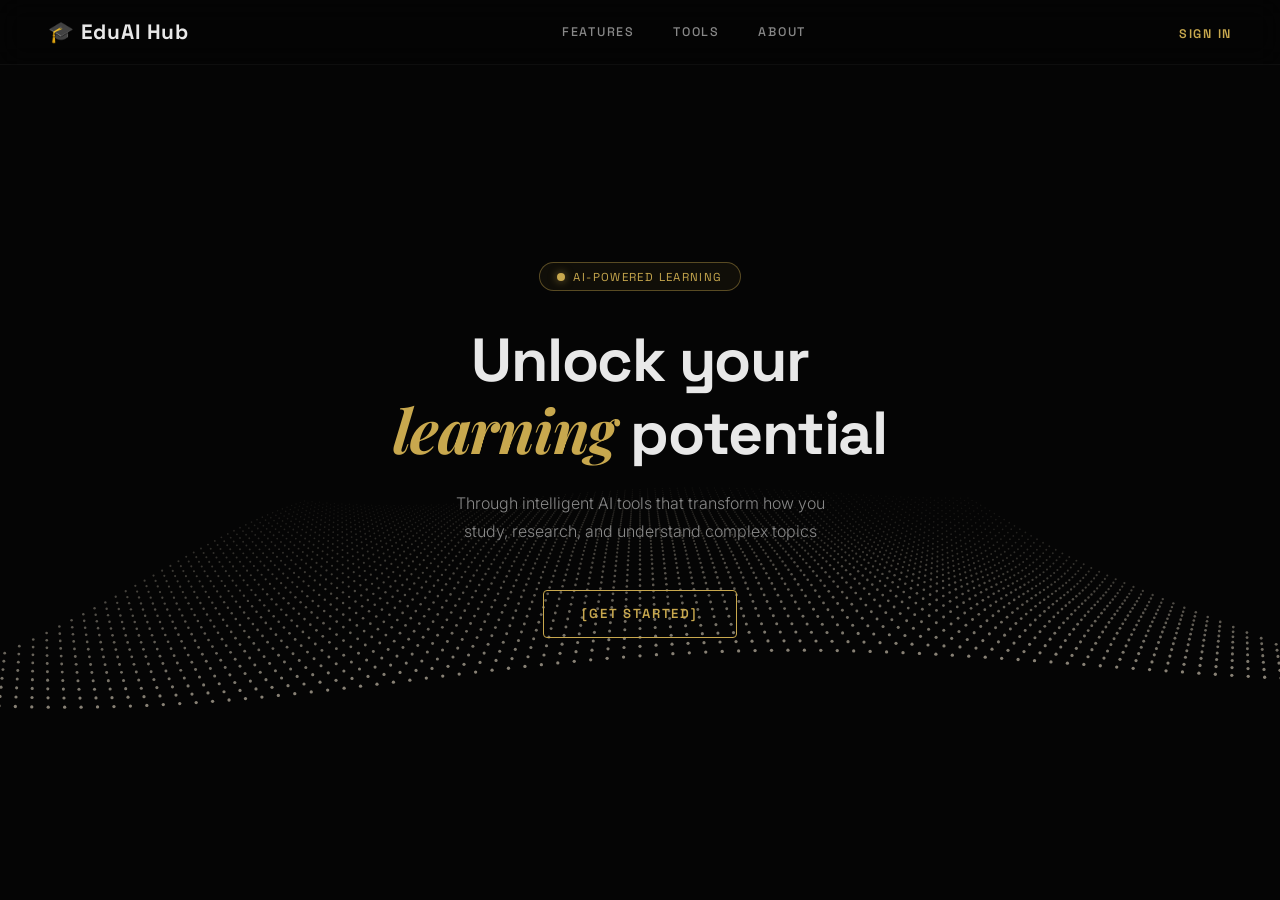
==== commit d1b93912: "improved directory structure of frontend" ====
--- a/frontend_ed_tech/index.html
+++ b/frontend_ed_tech/index.html
@@ -6,7 +6,7 @@
     <meta name="viewport" content="width=device-width, initial-scale=1.0">
     <title>EduAI Hub — AI-Powered Learning Platform</title>
     <link rel="icon" type="image/png" href="/favicon.png">
-    <link rel="stylesheet" href="style.css?v=2.0">
+    <link rel="stylesheet" href="css/auth.css?v=2.0">
     <link href="https://fonts.googleapis.com/css2?family=Space+Grotesk:wght@300;400;500;600;700&family=Inter:wght@300;400;500;600;700&family=Playfair+Display:ital@0;1&display=swap" rel="stylesheet">
 </head>
 
@@ -105,7 +105,7 @@
         </div>
     </div>
 
-    <script src="script.js"></script>
+    <script src="js/auth.js"></script>
 
     <!-- View Switching Logic -->
     <script>
--- a/frontend_ed_tech/css/auth.css
+++ b/frontend_ed_tech/css/auth.css
@@ -0,0 +1,510 @@
+/* ========================================
+   EduAI Hub — Landing / Auth Page Styles
+   ======================================== */
+
+@import url('https://fonts.googleapis.com/css2?family=Space+Grotesk:wght@300;400;500;600;700&family=Inter:wght@300;400;500;600;700&family=Playfair+Display:ital@0;1&display=swap');
+
+/* --- Reset & Root Variables --- */
+*,
+*::before,
+*::after {
+    margin: 0;
+    padding: 0;
+    box-sizing: border-box;
+}
+
+:root {
+    --bg: #050505;
+    --card-bg: rgba(10, 10, 10, 0.92);
+    --text: #e8e8e8;
+    --muted: #888888;
+    --accent: #c8a84e;
+    --accent-hover: #dabb5e;
+    --input-bg: #111111;
+    --input-border: #2a2a2a;
+    --focus-border: #c8a84e;
+    --font-heading: 'Space Grotesk', sans-serif;
+    --font-body: 'Inter', sans-serif;
+}
+
+html {
+    scroll-behavior: smooth;
+}
+
+body {
+    background: var(--bg);
+    color: var(--text);
+    font-family: var(--font-body);
+    min-height: 100vh;
+    overflow-x: hidden;
+    -webkit-font-smoothing: antialiased;
+    -moz-osx-font-smoothing: grayscale;
+}
+
+a {
+    color: inherit;
+    text-decoration: none;
+}
+
+/* Scrollbar */
+::-webkit-scrollbar { width: 6px; }
+::-webkit-scrollbar-track { background: #0a0a0a; }
+::-webkit-scrollbar-thumb { background: #2a2a2a; border-radius: 3px; }
+::-webkit-scrollbar-thumb:hover { background: var(--accent); }
+
+/* --- Particle Canvas --- */
+#particle-canvas {
+    position: fixed;
+    top: 0;
+    left: 0;
+    width: 100%;
+    height: 100%;
+    z-index: 0;
+    pointer-events: none;
+}
+
+/* ========================================
+   VIEW SYSTEM
+   ======================================== */
+.view {
+    opacity: 0;
+    visibility: hidden;
+    pointer-events: none;
+    transition: opacity 0.5s ease, visibility 0.5s ease;
+}
+
+.view.active {
+    opacity: 1;
+    visibility: visible;
+    pointer-events: all;
+}
+
+/* ========================================
+   NAVBAR
+   ======================================== */
+.top-nav {
+    position: fixed;
+    top: 0;
+    left: 0;
+    width: 100%;
+    z-index: 100;
+    display: flex;
+    align-items: center;
+    justify-content: space-between;
+    padding: 1.2rem 3rem;
+    background: rgba(5, 5, 5, 0.55);
+    backdrop-filter: blur(14px);
+    -webkit-backdrop-filter: blur(14px);
+    border-bottom: 1px solid rgba(255, 255, 255, 0.04);
+}
+
+.nav-logo {
+    font-family: var(--font-heading);
+    font-size: 1.3rem;
+    font-weight: 700;
+    letter-spacing: 0.04em;
+    color: var(--text);
+}
+
+.nav-center {
+    display: flex;
+    align-items: center;
+    gap: 2.4rem;
+}
+
+.nav-link {
+    font-family: var(--font-heading);
+    font-size: 0.78rem;
+    font-weight: 500;
+    letter-spacing: 0.14em;
+    text-transform: uppercase;
+    color: var(--muted);
+    transition: color 0.3s ease;
+}
+
+.nav-link:hover {
+    color: var(--text);
+}
+
+.nav-signin {
+    font-family: var(--font-heading);
+    font-size: 0.78rem;
+    font-weight: 600;
+    letter-spacing: 0.14em;
+    text-transform: uppercase;
+    color: var(--accent) !important;
+    cursor: pointer;
+    transition: color 0.3s ease;
+}
+
+.nav-signin:hover {
+    color: var(--accent-hover) !important;
+}
+
+/* ========================================
+   HERO SECTION
+   ======================================== */
+#landing-view {
+    position: relative;
+    z-index: 1;
+    display: flex;
+    flex-direction: column;
+    align-items: center;
+    justify-content: center;
+    min-height: 100vh;
+    text-align: center;
+    padding: 2rem;
+}
+
+/* Badge / pill */
+.hero-badge {
+    display: inline-flex;
+    align-items: center;
+    gap: 0.5rem;
+    padding: 0.4rem 1.1rem;
+    border: 1px solid rgba(200, 168, 78, 0.4);
+    border-radius: 999px;
+    font-family: var(--font-heading);
+    font-size: 0.72rem;
+    letter-spacing: 0.12em;
+    text-transform: uppercase;
+    color: var(--accent);
+    margin-bottom: 2.2rem;
+    background: rgba(200, 168, 78, 0.06);
+}
+
+.badge-dot {
+    width: 8px;
+    height: 8px;
+    border-radius: 50%;
+    background: var(--accent);
+    display: inline-block;
+    box-shadow: 0 0 8px rgba(200, 168, 78, 0.6);
+}
+
+.badge-text {
+    font-family: var(--font-heading);
+}
+
+/* Heading */
+.hero-heading {
+    font-family: var(--font-heading);
+    font-size: 3.8rem;
+    font-weight: 700;
+    line-height: 1.12;
+    letter-spacing: -0.02em;
+    color: var(--text);
+    margin-bottom: 1.4rem;
+}
+
+.hero-heading em {
+    font-family: 'Playfair Display', serif;
+    font-style: italic;
+    color: var(--accent);
+}
+
+/* Subtitle */
+.hero-subtitle {
+    max-width: 520px;
+    font-size: 1rem;
+    line-height: 1.75;
+    color: var(--muted);
+    margin-bottom: 2.8rem;
+    font-weight: 300;
+}
+
+/* Gold bordered CTA button */
+.hero-cta {
+    display: inline-block;
+    font-family: var(--font-heading);
+    font-size: 0.82rem;
+    font-weight: 600;
+    letter-spacing: 0.14em;
+    text-transform: uppercase;
+    color: var(--accent);
+    padding: 0.9rem 2.4rem;
+    border: 1px solid var(--accent);
+    border-radius: 4px;
+    background: transparent;
+    cursor: pointer;
+    transition: background 0.3s ease, color 0.3s ease, box-shadow 0.3s ease;
+}
+
+.hero-cta:hover {
+    background: var(--accent);
+    color: var(--bg);
+    box-shadow: 0 0 30px rgba(200, 168, 78, 0.2);
+}
+
+/* ========================================
+   AUTH VIEW
+   ======================================== */
+#auth-view {
+    position: fixed;
+    inset: 0;
+    z-index: 10;
+    display: flex;
+    align-items: center;
+    justify-content: center;
+    padding: 2rem;
+}
+
+.auth-wrapper {
+    display: flex;
+    flex-direction: column;
+    align-items: center;
+    width: 100%;
+    max-width: 420px;
+}
+
+/* Back link */
+.auth-back {
+    display: inline-flex;
+    align-items: center;
+    gap: 0.35rem;
+    font-family: var(--font-heading);
+    font-size: 0.8rem;
+    letter-spacing: 0.06em;
+    color: var(--muted);
+    margin-bottom: 1.5rem;
+    cursor: pointer;
+    transition: color 0.3s ease;
+    align-self: flex-start;
+}
+
+.auth-back:hover {
+    color: var(--text);
+}
+
+/* Auth card */
+.auth-card {
+    width: 100%;
+    background: var(--card-bg);
+    border: 1px solid rgba(255, 255, 255, 0.06);
+    border-radius: 12px;
+    padding: 2.6rem 2.4rem;
+    backdrop-filter: blur(20px);
+    -webkit-backdrop-filter: blur(20px);
+    box-shadow: 0 20px 60px rgba(0, 0, 0, 0.5);
+    animation: slideUp 0.5s cubic-bezier(0.16, 1, 0.3, 1) forwards;
+}
+
+/* Auth forms */
+.auth-form {
+    display: none;
+}
+
+.auth-form.active {
+    display: block;
+    animation: fadeIn 0.35s ease forwards;
+}
+
+.auth-form h2 {
+    font-family: var(--font-heading);
+    font-size: 1.6rem;
+    font-weight: 700;
+    color: var(--text);
+    margin-bottom: 0.4rem;
+}
+
+.subtitle {
+    font-size: 0.88rem;
+    color: var(--muted);
+    margin-bottom: 1.8rem;
+    line-height: 1.5;
+}
+
+/* Input groups */
+.input-group {
+    margin-bottom: 1.2rem;
+}
+
+.input-group label {
+    display: block;
+    font-family: var(--font-heading);
+    font-size: 0.72rem;
+    font-weight: 500;
+    letter-spacing: 0.1em;
+    text-transform: uppercase;
+    color: var(--muted);
+    margin-bottom: 0.5rem;
+}
+
+.input-group input {
+    width: 100%;
+    padding: 0.8rem 1rem;
+    font-family: var(--font-body);
+    font-size: 0.92rem;
+    color: var(--text);
+    background: var(--input-bg);
+    border: 1px solid var(--input-border);
+    border-radius: 6px;
+    outline: none;
+    transition: border-color 0.3s ease, box-shadow 0.3s ease;
+}
+
+.input-group input::placeholder {
+    color: #555;
+}
+
+.input-group input:focus {
+    border-color: var(--focus-border);
+    box-shadow: 0 0 0 3px rgba(200, 168, 78, 0.1);
+}
+
+/* Form actions */
+.form-actions {
+    display: flex;
+    justify-content: flex-end;
+    margin-top: -0.4rem;
+    margin-bottom: 1.4rem;
+}
+
+.forgot-link {
+    font-size: 0.78rem;
+    color: var(--accent);
+    cursor: pointer;
+    transition: color 0.3s ease;
+}
+
+.forgot-link:hover {
+    color: var(--accent-hover);
+    text-decoration: underline;
+}
+
+/* Primary button */
+.btn-primary {
+    width: 100%;
+    padding: 0.85rem;
+    font-family: var(--font-heading);
+    font-size: 0.88rem;
+    font-weight: 600;
+    letter-spacing: 0.1em;
+    text-transform: uppercase;
+    color: var(--bg);
+    background: var(--accent);
+    border: 1px solid var(--accent);
+    border-radius: 6px;
+    cursor: pointer;
+    transition: background 0.3s ease, border-color 0.3s ease, transform 0.2s ease, box-shadow 0.3s ease;
+    margin-bottom: 1.2rem;
+    box-shadow: 0 4px 14px rgba(200, 168, 78, 0.2);
+}
+
+.btn-primary:hover:not(:disabled) {
+    background: var(--accent-hover);
+    border-color: var(--accent-hover);
+    transform: translateY(-2px);
+    box-shadow: 0 6px 20px rgba(200, 168, 78, 0.3);
+}
+
+.btn-primary:active:not(:disabled) {
+    transform: translateY(0);
+}
+
+.btn-primary:disabled {
+    opacity: 0.7;
+    cursor: not-allowed;
+}
+
+/* Toggle text */
+.toggle-text {
+    text-align: center;
+    font-size: 0.84rem;
+    color: var(--muted);
+}
+
+.toggle-text a {
+    color: var(--accent);
+    cursor: pointer;
+    transition: color 0.3s ease;
+}
+
+.toggle-text a:hover {
+    color: var(--accent-hover);
+    text-decoration: underline;
+}
+
+/* Auth message (injected by script.js) */
+.auth-message {
+    min-height: 18px;
+    margin: -4px 0 12px;
+    font-size: 0.85rem;
+    line-height: 1.4;
+    text-align: center;
+}
+
+.auth-message.success {
+    color: #34d399;
+}
+
+.auth-message.error {
+    color: #f87171;
+}
+
+/* ========================================
+   ANIMATIONS
+   ======================================== */
+@keyframes fadeIn {
+    from { opacity: 0; }
+    to   { opacity: 1; }
+}
+
+@keyframes slideUp {
+    from {
+        opacity: 0;
+        transform: translateY(24px);
+    }
+    to {
+        opacity: 1;
+        transform: translateY(0);
+    }
+}
+
+/* ========================================
+   RESPONSIVE
+   ======================================== */
+@media (max-width: 768px) {
+    .top-nav {
+        padding: 1rem 1.4rem;
+    }
+
+    .nav-center {
+        gap: 1.2rem;
+    }
+
+    .nav-link {
+        font-size: 0.7rem;
+    }
+
+    .hero-heading {
+        font-size: 2.4rem;
+    }
+
+    .hero-subtitle {
+        font-size: 0.92rem;
+        padding: 0 1rem;
+    }
+
+    .auth-card {
+        padding: 2rem 1.6rem;
+    }
+}
+
+@media (max-width: 480px) {
+    .top-nav {
+        padding: 0.9rem 1rem;
+    }
+
+    .nav-center {
+        display: none;
+    }
+
+    .hero-heading {
+        font-size: 2rem;
+    }
+
+    .hero-badge {
+        font-size: 0.65rem;
+    }
+}
